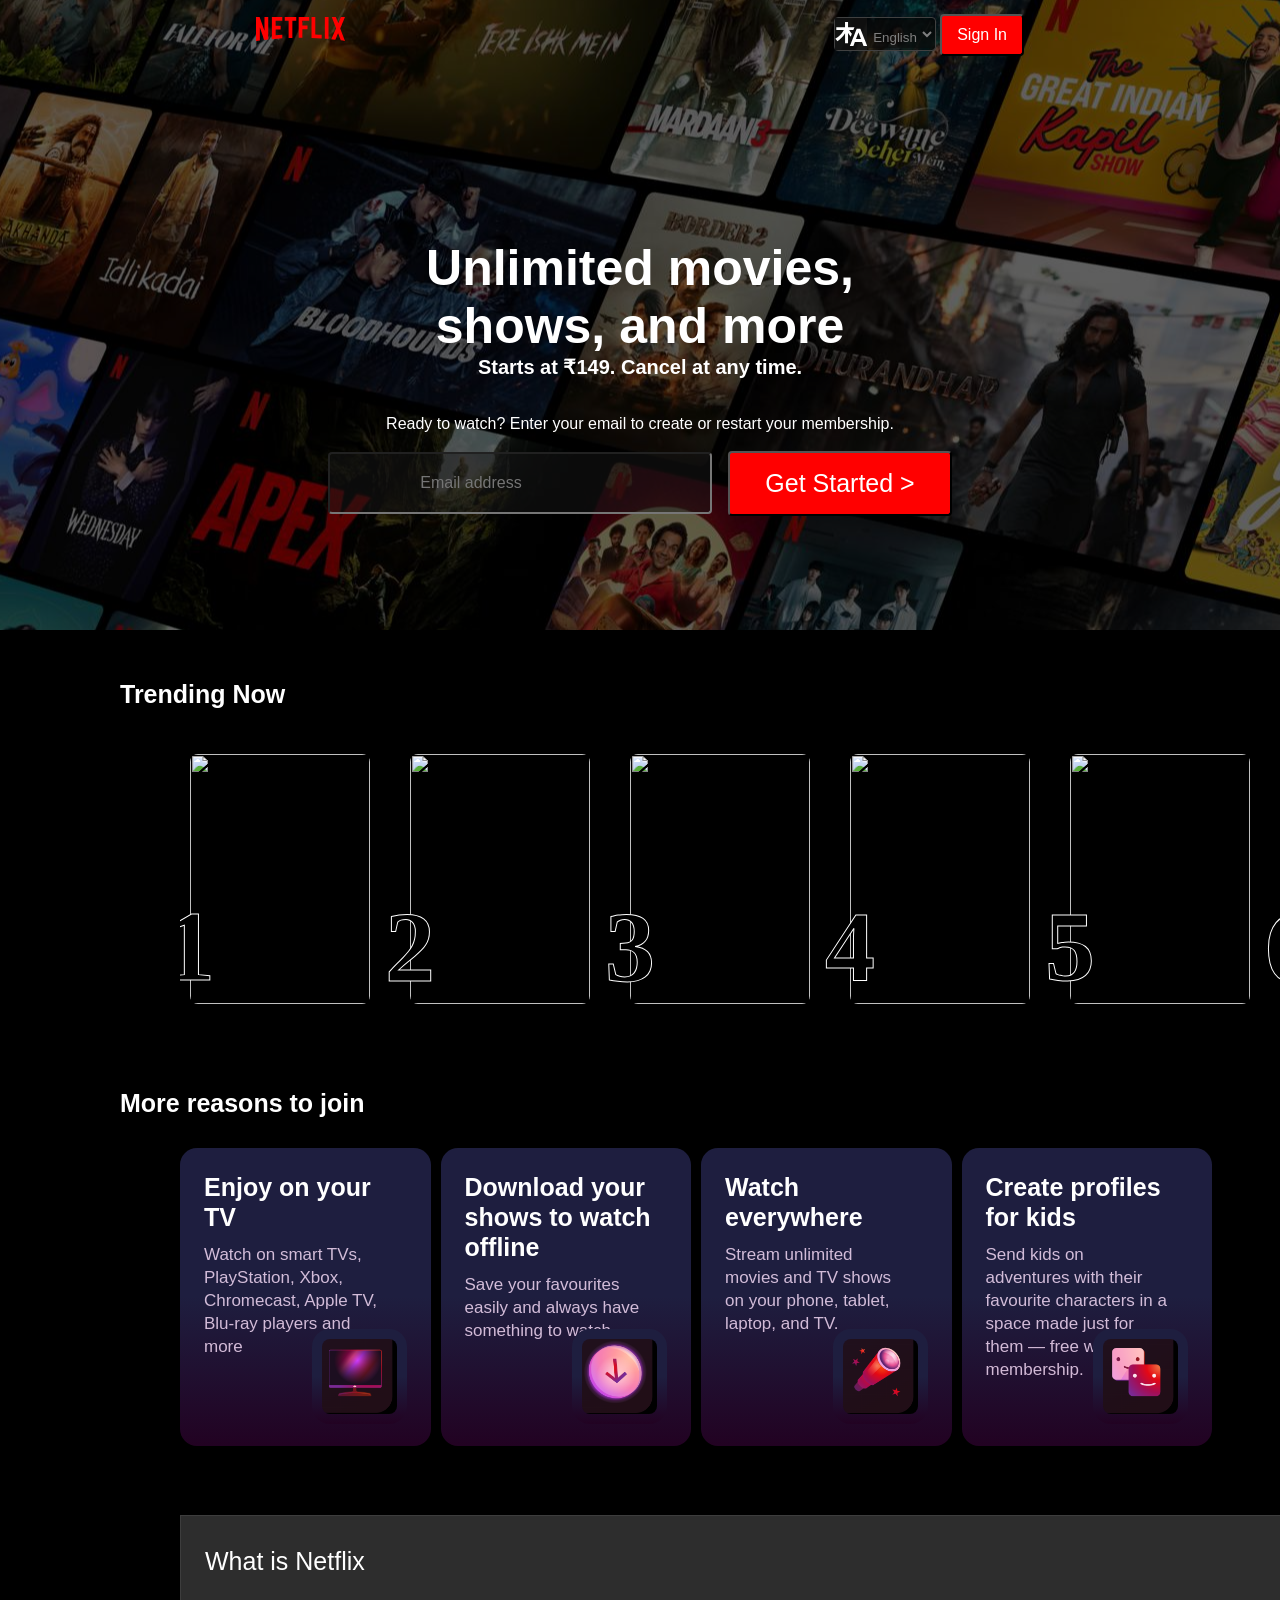
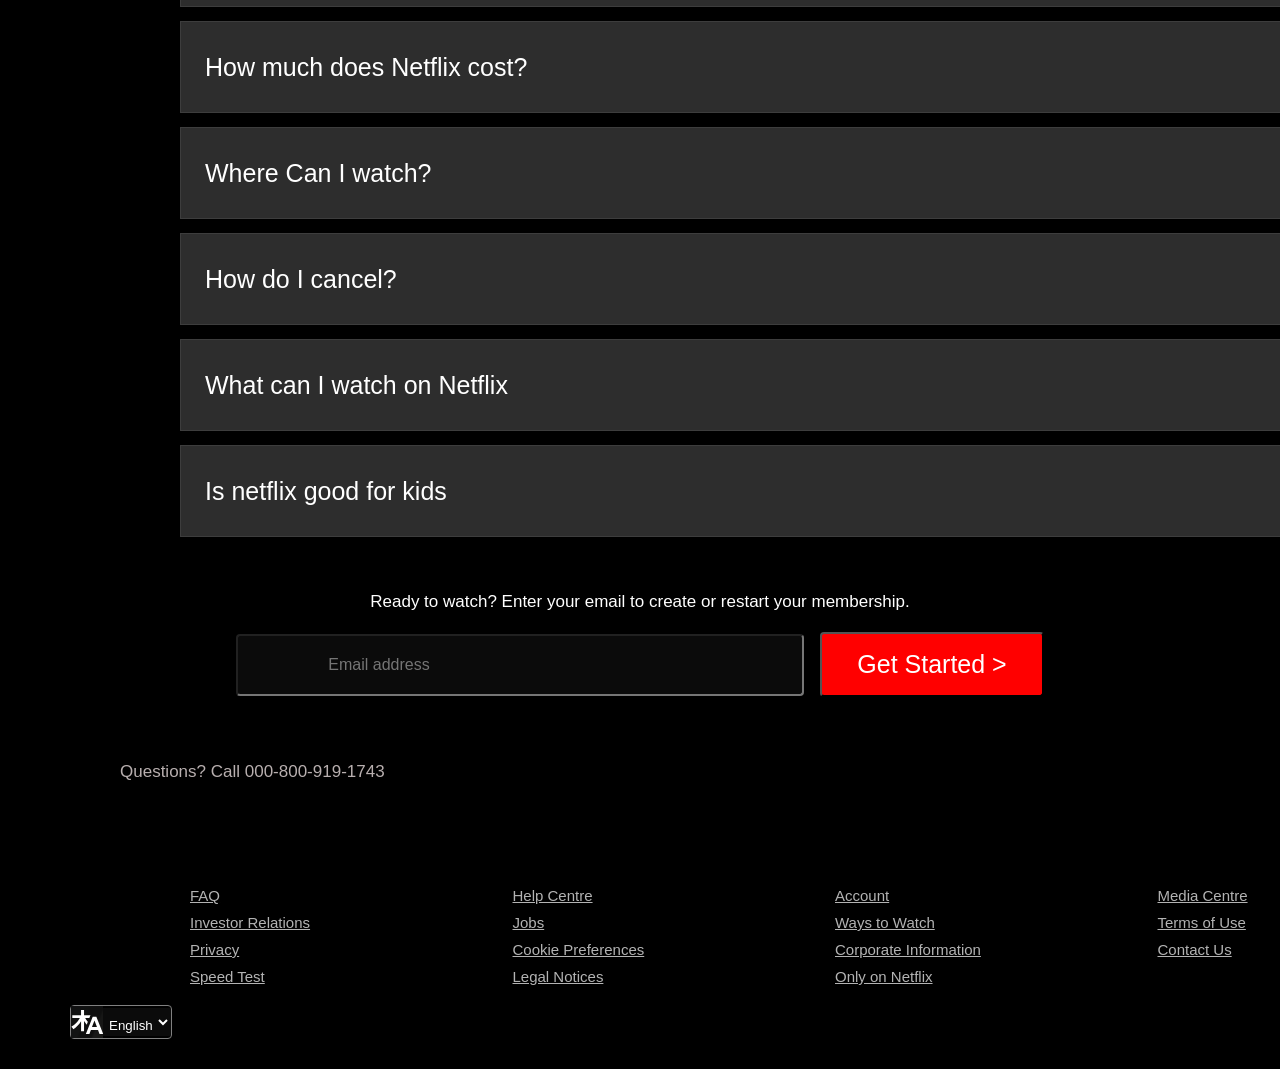
==== index.html @ 679cc28e "add files" ====
<!DOCTYPE html>
<html lang="en">

<head>
    <meta charset="UTF-8">
    <meta name="viewport" content="width=device-width, initial-scale=1.0">
    <title>Netflix India – Watch Shows Online, Watch Movies Online</title>
    <link rel="stylesheet" href="style.css">
</head>

<body>

    <div class="main">
        <nav>
            <span><img src="image/logo.svg" alt="logo" width="70"></span>


            <!-- laguage hindi english and sign in buttons -->
            <div>
                <div class="language-select">
                    <img src= "image/language.png" alt="" srcset="">
                    <select>
                        <option value="en">English</option>
                        <option value="hind">Hindi</option>
                    </select>
                </div>
                

                <!-- <button class="btn">English</button> -->
                <button class="btn btn-reds">Sign In</button>
            </div>
        </nav>
        <div class="box"></div>
        <div class="hero">
            <span>Unlimited movies, </span>
            <span>shows, and more</span>
            <span>Starts at ₹149. Cancel at any time.</span><br><br>
            <span>Ready to watch? Enter your email to create or restart your membership.</span>

            <br>
            <div class="hero-btn">
                <input type="text" placeholder="Email address">
                <button class="btn btn-red">Get Started &gt</button>
            </div>
        </div>


    </div>

    <!-- trending now section -->
    <div class="section-title">Trending Now</div>

    <div class="contain">

        <div class="slider">

            <div class="card">

                <img src="https://occ-0-4957-2186.1.nflxso.net/dnm/api/v6/mAcAr9TxZIVbINe88xb3Teg5_OA/AAAABYWfklg5D5btQoekHBjGHSFXDW_EezXrT97RnSaEwirkVnCt91QaQlcPWCxtfkSrW04hOcHguRrAMgyKTJzs2_PKkFkbs60DHC4.webp?r=05f"
                    alt="">


                <div class="num">1</div>
            </div>




            <div class="card">
                <img src="https://occ-0-4957-2186.1.nflxso.net/dnm/api/v6/mAcAr9TxZIVbINe88xb3Teg5_OA/AAAABUQuiGL7J98QLQ-I_nR0OFe8yLAQ9mQBVbBQJpnWE48QFvE9_BaZoz3fzrvnIjwA0Wh3JfcVeIFCbP7zZw2pFKyJg0ZzJrTBzyM.webp?r=dff"
                    alt="">
                <div class="num">2</div>
            </div>


            <div class="card">
                <img src="https://occ-0-4957-2186.1.nflxso.net/dnm/api/v6/mAcAr9TxZIVbINe88xb3Teg5_OA/AAAABft1u0JMwaqodhchPX3z1MZA2-TO0ffof_464qcBnQKUyHMTTAhJbgbrCgsF90bpyS32kD0BK1XkTCAlVkM2cjNAJF7lVQxut5L9jNP-P6IjncO2otKJLnJFCwG3mnTftqJI.webp?r=fb7"
                    alt="">
                <div class="num">3</div>
            </div>

            <div class="card">

                <img src="https://occ-0-4957-2186.1.nflxso.net/dnm/api/v6/mAcAr9TxZIVbINe88xb3Teg5_OA/AAAABSz2cw4icUVSEUYl88YZOA-3omepErekmOdyt5ywWsW-psmyYByB3Lv-DfawT-V2bMR4_e0yo9Ak71oIHXqQ3EXmWMFzC2Xo6763w7eW_ANBVsmdrNM7SyF4QeY78rNvuedV.webp?r=630"
                    alt="">
                <div class="num">4</div>
            </div>

            <div class="card">

                <img src="https://occ-0-4957-2186.1.nflxso.net/dnm/api/v6/mAcAr9TxZIVbINe88xb3Teg5_OA/AAAABdsRYPuJ3SfXTu-Xbwb1UJCed2lhIz2KWYo1r4MKrGgckGOSOne-r_GNB3QqhuvT6BisM1R5BU3W7vki4OsoXEbxSSp9-UMg_EM.webp?r=85b"
                    alt="">
                <div class="num">5</div>
            </div>

            <div class="card">

                <img src="https://occ-0-4957-2186.1.nflxso.net/dnm/api/v6/mAcAr9TxZIVbINe88xb3Teg5_OA/AAAABfJmLjuto3TVMzCy7rRe0e5PXe8yOqLe5FIDPIQCez8PqOqHDyuDMzEDqxc6UwZ1eFVM7HqlyA-Bvoxut-T731lUuZTdULP3qVyNXgaS4HCZAUd7yEcgeIP6T6UUza0i0Pkn.webp?r=cc6"
                    alt="">
                <div class="num">6</div>
            </div>

            <div class="card">

                <img src="https://occ-0-4957-2186.1.nflxso.net/dnm/api/v6/mAcAr9TxZIVbINe88xb3Teg5_OA/AAAABSULFJAQR805sHjn9FIkBx0_ep5mYdyG7BVzeywyqf4lEYNd79xeqJ3rJkwNm9EkXG38IqALQqo5Bl0J6DcXJO_EPUuxK--a_3w.webp?r=5a8"
                    alt="">
                <div class="num">7</div>
            </div>

            <div class="card">
                <img src="https://occ-0-4957-2186.1.nflxso.net/dnm/api/v6/mAcAr9TxZIVbINe88xb3Teg5_OA/AAAABZWjIeErMjddMmponXwSlIwZ8NLYUUvhNi9qKjggpAhQlREfPzSGMXZmOyyNosgDBg9RzEI9_cTmCF4QEaFWxOG0drrXWZ6_Jl7b1TUxfiondR_vDEnuUVshwVnXpB59FPtp.webp?r=7e7"
                    alt="">
                <div class="num">8</div>
            </div>

            <div class="card">
                <img src="https://occ-0-4957-2186.1.nflxso.net/dnm/api/v6/mAcAr9TxZIVbINe88xb3Teg5_OA/AAAABdl-bcARA4MwFicuwTBqyai1EFT2RS3lh6zvzcmrsTZ8os6ousooDxbJ43rEUbaXplOMT5NQl-g7Sw1dD_Y746yfy2NjScZitONSS3T7yOdodOM6AC1JjwwlsQFeSly7kdrt.webp?r=eaa"
                    alt="">
                <div class="num">9</div>
            </div>

            <div class="card">


                <img src="https://occ-0-4957-2186.1.nflxso.net/dnm/api/v6/mAcAr9TxZIVbINe88xb3Teg5_OA/AAAABTsKGvW3mSYlEFz-GOjszMq50TSVxf7fkB-zquaorA7PIi87Nnm7CGLsskgx_swILYbSw6K-OHORqbwzbBdNukdj-TVxFsNPUpw.webp?r=6e3"
                    alt="">
                <div class="num">10</div>
            </div>

        </div>
    </div>



    <div class="section-title">More reasons to join</div>



    <div class="othersec">

        <div class="boxer cont1">
            <h2>Enjoy on your TV </h2>

            <p>Watch on smart TVs, PlayStation, Xbox, Chromecast, Apple TV, Blu-ray players and more </p>
            <img class="smallimg" src="image/pc.png" alt="" srcset="" width="75px" height="75px">
        </div>


        <div class="boxer">
            <h2>Download your shows to watch offline</h2>

            <p>Save your favourites easily and always have something to watch.</p>
            <img class="smallimg" src="image/download.png" alt="" srcset="" width="75px" height="75px">


        </div>





        <div class="boxer">
            <h2>Watch everywhere </h2>

            <p>Stream unlimited movies and TV shows on your phone, tablet, laptop, and TV.</p>
            <img class="smallimg" src="image/popper.png" alt="" srcset="" width="75px" height="75px">


        </div>


        <div class="boxer">
            <h2>Create profiles for kids </h2>

            <p>Send kids on adventures with their favourite characters in a space made just for them —
                free with your membership.</p>
            <img class="smallimg" src="image/smile.png" alt="" srcset="" width="75px" height="75px">

        </div>

    </div>


    <!-- question section -->
    <h1>Frequently Asked Questions</h1>
    <div class="boxes">

        <div class=" box1">
            <div class="letter">What is Netflix</div>
            <img src="image/plus.png" alt="" srcset="" width="35px" height="35px">
        </div>

        <div class=" box2">
            <div class="letter">How much does Netflix cost?</div>
            <img src="image/plus.png" alt="" srcset="" width="35px" height="35px">
        </div>

        <div class=" box3">
            <div class="letter">Where Can I watch?</div>
            <img src="image/plus.png" alt="" srcset="" width="35px" height="35px">
        </div>

        <div class=" box4">
            <div class="letter">How do I cancel?</div>
            <img src="image/plus.png" alt="" srcset="" width="35px" height="35px">
        </div>

        <div class=" box5">
            <div class="letter">What can I watch on Netflix</div>
            <img src="image/plus.png" alt="" srcset="" width="35px" height="35px">
        </div>
        <div class=" box6">
            <div class="letter">Is netflix good for kids</div>
            <img src="image/plus.png" alt="" srcset="" width="35px" height="35px">
        </div>



    </div>



    <div class="small">
        <div class="content">Ready to watch? Enter your email to create or restart your membership.</div>


    </div>




    <div class="other-btn">
        <input type="text" placeholder="Email address">
        <button class="btn btn-red">Get Started &gt</button>

    </div>


    <div class="bottomc">
        <p>Questions? Call 000-800-919-1743</p>
    </div>






    <footer class="footer">

        <div class="footer-column">
            <a href="#">FAQ</a>
            <a href="#">Investor Relations</a>
            <a href="#">Privacy</a>
            <a href="#">Speed Test</a>
        </div>

        <div class="footer-column">
            <a href="#">Help Centre</a>
            <a href="#">Jobs</a>
            <a href="#">Cookie Preferences</a>
            <a href="#">Legal Notices</a>
        </div>
        <div class="footer-column">
            <a href="#">Account</a>
            <a href="#">Ways to Watch</a>
            <a href="#">Corporate Information</a>
            <a href="#">Only on Netflix</a>
        </div>

        <div class="footer-column">
            <a href="#">Media Centre</a>
            <a href="#">Terms of Use</a>
            <a href="#">Contact Us</a>
        </div>



        <div class="language-select">
                    <img src= "image/language.png" alt="" srcset="">
                    <select>
                        <option value="en">English</option>
                        <option value="hind">Hindi</option>
                    </select>
                    <div>
    </footer>

    </div>




</body>

</html>
---- style.css ----
@import url('https://fonts.googleapis.com/css2?family=Roboto:ital,wght@0,100..900;1,100..900&display=swap');

@import url('https://fonts.googleapis.com/css2?family=Poppins:ital,wght@0,100;0,200;0,300;0,400;0,500;0,600;0,700;0,800;0,900;1,100;1,200;1,300;1,400;1,500;1,600;1,700;1,800;1,900&family=Roboto:ital,wght@0,100..900;1,100..900&display=swap');


* {
    margin: 0;
    padding: 0;
}
body{
     overflow-x: hidden; 
    background-color: black;
}

.main {
    height: 70vh;
    background-image: url("image/bg.jpg");
    background-position: center center;
    background-size: max(1200px 800vw);
    position: relative;


}

.main .box {
    height: 70vh;
    width: 100%;
    opacity: 0.50;
    background-color: black;
    position: absolute;
    top: 0;
}

nav {
    display: flex;
    justify-content: space-between;
    align-items: center;
    margin: auto;
    max-width: 60vw;
    height: 62px;


}

nav img {
    position: relative;
    width: 5.5625rem;
    /* height: 1.5rem; */
    z-index: 10;
}

nav button {
    position: relative;
    z-index: 10;
    /*pop up*/
}

.hero {
    display: flex;
    height: calc(100%);
    align-items: center;
    justify-content: center;
    flex-direction: column;
    color: white;
    position: relative;
    font-family: sans-serif;
    padding: 0 30px;


}

.hero> :nth-child(1) {
    /* >immediate child */
    font-weight: 900;
    font-size: 50px;
    text-align: center;
}

.hero>:nth-child(2) {
    font-weight: 900;
    font-size: 50px;
    text-align: center;
}

.hero>:nth-child(3) {
    font-size: 20px;
    font-weight: bolder;
    text-align: center;

}
.language-select{
    position: relative;
    display: inline-flex;
    align-items: center;
    justify-content:center;
    background-color:rgba(0, 0, 0, 0.5);
    border-radius: 4px;
    border: 1px solid gray;
    border-radius: 4px;
    width: 100px;
    top:10px;

}
select{
    background-color:rgba(23, 23, 23, 0.5);
    color: white;
    border: 0px solid white;
    padding:9px 2px 2px 2px;
}
.language-select select option{
    background-color: black;
    color:white;
}

.btn {

    background-color: rgba(23, 23, 23, 0.5);
    color: white;
    padding: 8px 40px;
    font-weight: 400;
    border-radius: 4px;
    cursor: pointer;
    font-family: ('Poppins ital,wght@0,100;0,200;0,300;0,400;0,500;0,600;0,700;0,800;0,900;1,100;1,200;1,300;1,400;1,500;1,600;1,700;1,800;1,900&');
    font-size: medium;
    ;


}

.btn-red {
    background-color: red;
    color: white;
    border-radius: 4px;
    padding: 16px 35px;
    font-size: 25px;
    font-weight: 500;
    border-radius: 4px;
    font-family: 'Segoe UI', Tahoma, Geneva, Verdana, sans-serif;

}

.btn-reds {
    background-color: red;
    color: white;
    border-radius: 4px;
    padding: 10px 15px;
    font-weight: 400;
    font-size: medium;
    font-family: ('Poppins ital,wght@0,100;0,200;0,300;0,400;0,500;0,600;0,700;0,800;0,900;1,100;1,200;1,300;1,400;1,500;1,600;1,700;1,800;1,900&');



}

.main input {
    padding: 20px 90px;
    font-size: medium;
    border-radius: 4px;
    font-weight: 500;
    background-color: rgba(23, 23, 23, 0.5);

}

.hero-btn {
    display: flex;
    align-items: center;
    justify-content: center;
    gap: 16px;

}

section {
    width: 100%;
    background-color: black;
    height: 400px;
    margin: 0;
    padding: 0;
    padding-bottom: 600px;
    white-space: nowrap;
}
 

    
    

    


.contain {
    background-color:black;
    height: 300px;
    max-width: 1200px;
    width: 90%;
    margin: 30px 0 0 180px;
}




.section-title {
    margin-bottom:15px;
    font-size: 25px;
    color: white;
    font-weight: 600;
     font-family: Arial, Helvetica, sans-serif;
    margin-top:50px;
    margin-left: 120px;




}



.slider {
    display: flex;
    gap: 20px;
    overflow-x:auto;
    scroll-snap-type:x-mandatory;
    scrollbar-width:none;
    
    
}

.slider::-webkit-scrollbar {
    display: none;
}
.card{
    position: relative;
    flex: 0 0 auto;
    height:250px;
    width:180px;
    scroll-snap-align: start;
    border-radius: 8px;
    padding:15px 10px;
    transition: transform 0.3s ease, box-shadow ease;
    
}



 .num{
     position: absolute;
    bottom: 15px;
    left: -15px; 
    -webkit-text-stroke: 1px white;
    color:black;
    font-size: 100px;
    font-weight:bold;
}  

.card img {
    width:100%;
    height:100%;
    object-fit: cover;
    display: block;
    border-radius: 8px;


}
.card:hover{
    transform: scale(1.1);
    
    z-index: 10;
    box-shadow:0px 10px 20px rgba(255, 255, 255, 0.2);
}

 


    

.othersec{
    display:flex;
    gap:10px;
    height: 300px;
    width: 90vw;
     margin: 30px 0 0 60px;
}

.boxer {
    background: linear-gradient(180deg,#1e1e3f 50%,#220222 100%);
    padding: 24px;
    position: relative;
    flex-direction: column;
    display: flex;
    justify-content: flex-start;
    height: 250px;
    width:40vw;
    gap: 12px;
    border-radius: 17px;
    align-items: flex-start;
    
}


 .boxer .smallimg{
    position: absolute;
    right: 24px;
    bottom: 22px;
    display: block;
    width: 75px;
    height: 75px;
    padding: 10px;
    background: inherit;
    border-radius: 18px;
    object-fit: contain;
}



.boxer h2 {
    font-size: 25px;
    font-family: Arial, Helvetica, sans-serif;
    color: white;
    display: block;
    margin: 0;
    padding: 0;
    font-weight: 600;
    line-height: 1.2;
    max-width: 100%;

}

.boxer p{
    
    font-family: Arial, Helvetica, sans-serif;
    color: rgba(256, 228, 350, 0.80);
    margin: 0;
    font-size: 17px;
    line-height: 1.35;
    padding-right: 20px;
} 
.boxer.cont1{
    margin-left:120px;
}


 




.boxes {
    width: 100%;
    max-width: 980px;
    margin: auto;
    display: flex;
    flex-direction: column;
    gap: 14px;
     margin: 30px 0 0 180px;
}

.box1,
.box2,
.box3,
.box4,
.box5,
.box6 {
    width: 123%;
    height: 90px;
    margin: 0;
    background-color:#2d2d2d;
    display: flex;
    justify-content: space-between;
    align-items: center;
    padding: 0 24px;
    
    border: 1px solid rgba(255, 255, 255, 0.08);
}

.box1 img,
.box2 img,
.box3 img,
.box4 img,
.box5 img,
.box6 img {
    margin-left: auto;
}

.letter {
    color: white;
    font-size: 25px;
    font-family: Arial, Helvetica, sans-serif;
    line-height: 1.2;
}


.content{
     text-align:center;
    color: rgb(255, 255, 255);
    font-family: Arial, Helvetica, sans-serif;
    font-size:17px;
    padding-top:55px;
    font-weight: 400;
    padding-bottom: 20px;
    
}
.other-btn{
    display: flex;
    align-items: center;
    justify-content: center;
    gap: 16px;

}

.other-btn input{
    padding: 20px 90px;
    font-size: medium;
    border-radius: 4px;
    font-weight: 500;
    background-color: rgba(23, 23, 23, 0.5);
    width:30%;

    
    

}

p{
    margin:65px;
    margin-left:120px;
    color:rgb(184, 175, 175);
    font-family: Arial, Helvetica, sans-serif;
    font-size:17px;
}



.footer{
    width: 100%;
    padding: 40px 70px;
    font-family: Arial, Helvetica, sans-serif;
    display: grid;
    grid-template-columns: repeat(4, 1fr);
     
    gap: 10px;
}

.footer-column{
    display: flex;
    flex-direction: column;
    gap: 10px;
    padding-left:120px;
}

.footer-column a{
    color: #b3b3b3;
    font-size: 15px;
}

.footer-column a:hover{
    color: white;
}

.butt{
    background-color: rgba(23, 23, 23, 0.5);
    color: white;
    padding: 8px 7px;
    font-weight: 400;
    border-radius: 4px;
    cursor: pointer;
    width: 120px;
    margin-left: 120px;
    margin:50px;
   
    
}
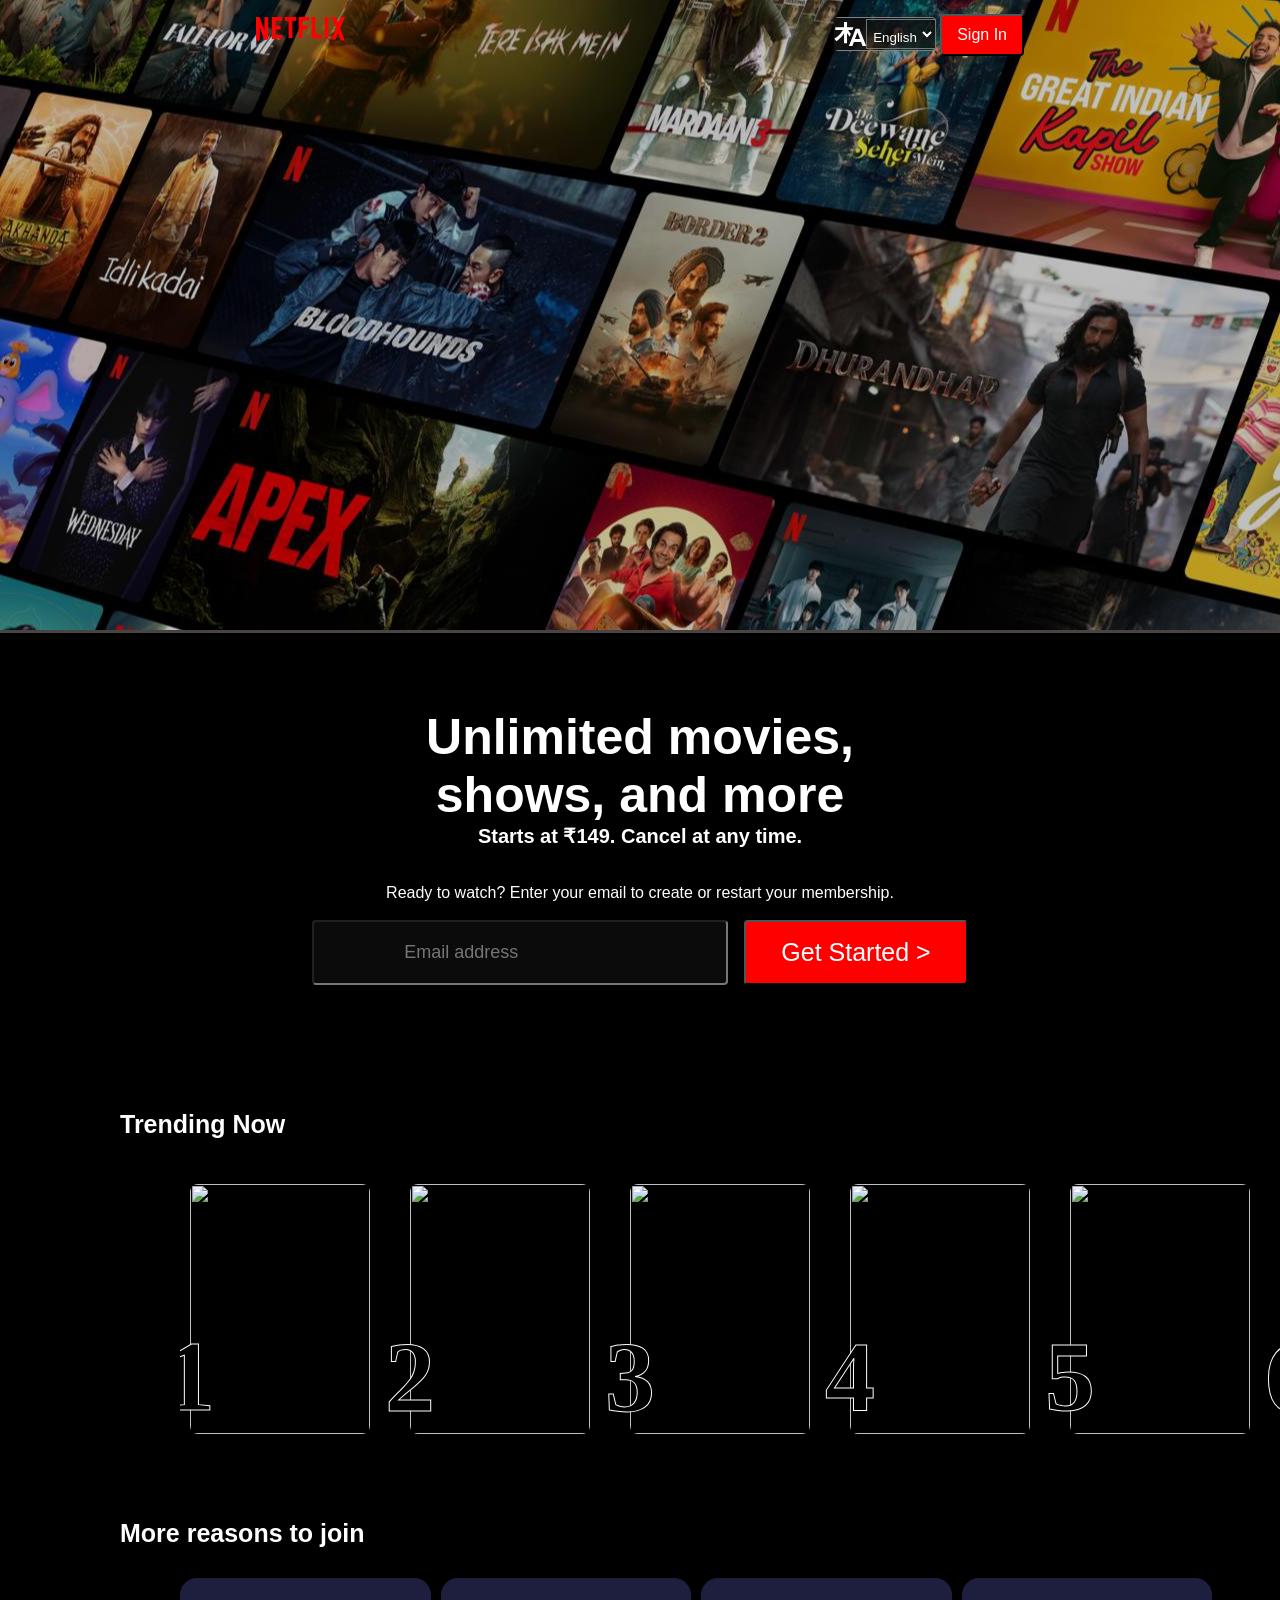
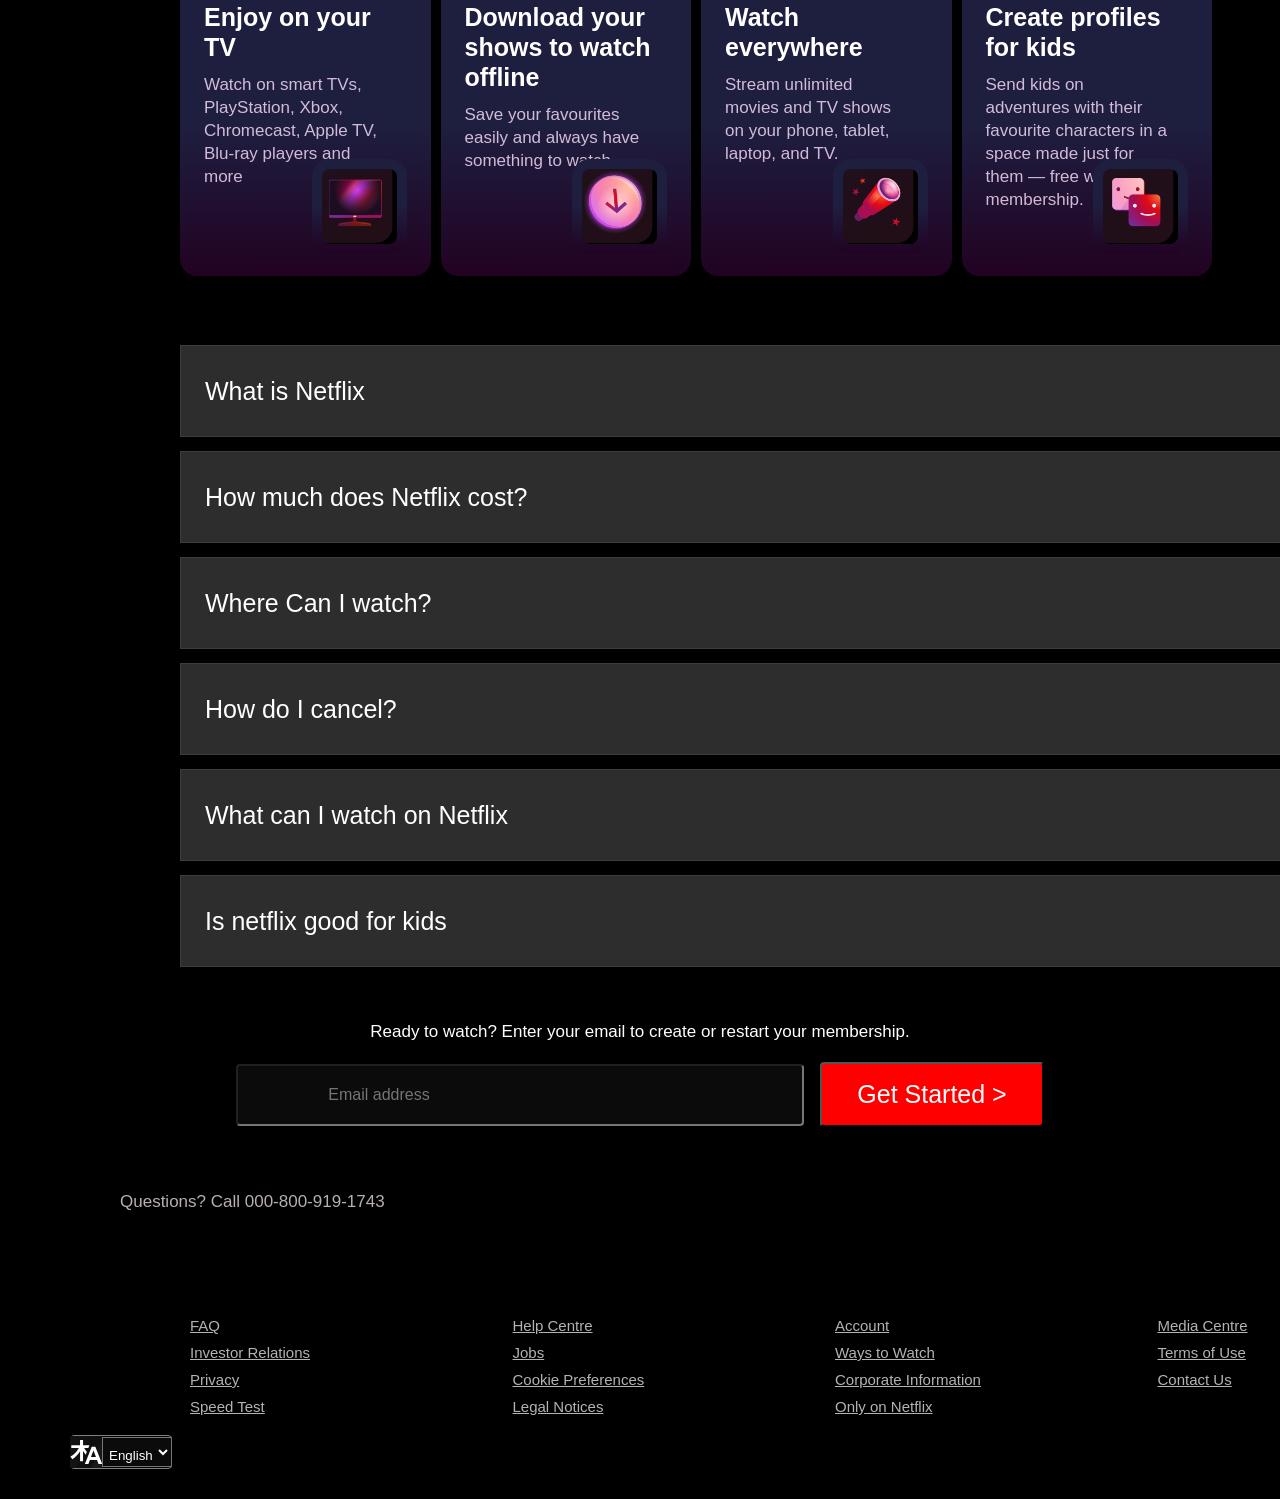
==== commit 24b1eacc: "add index and css file" ====
--- a/index.html
+++ b/index.html
@@ -9,6 +9,7 @@
 </head>
 
 <body>
+    
 
     <div class="main">
         <nav>
@@ -27,10 +28,17 @@
                 
 
                 <!-- <button class="btn">English</button> -->
-                <button class="btn btn-reds">Sign In</button>
-            </div>
+                <button class="btn btn-reds" onclick="window.location.href='Login.html'">Sign In</button>
+        
         </nav>
-        <div class="box"></div>
+        </div>
+       <div class="line">
+        
+       </div>
+            
+
+        
+        
         <div class="hero">
             <span>Unlimited movies, </span>
             <span>shows, and more</span>
@@ -39,8 +47,8 @@
 
             <br>
             <div class="hero-btn">
-                <input type="text" placeholder="Email address">
-                <button class="btn btn-red">Get Started &gt</button>
+                <input type="text" id="email" placeholder="Email address">
+                <button class="btn btn-red" id="get-started">Get Started &gt</button>
             </div>
         </div>
 
@@ -128,6 +136,29 @@
             </div>
 
         </div>
+        <!-- POPUP -->
+
+<div class="popup" id="popup">
+
+    <div class="popup-content">
+
+        <span id="close-btn">&times;</span>
+
+        <img id="popup-img" src="" alt="popup image">
+
+        <div class="popup-info">
+
+            <h1 id="popup-title"></h1>
+
+            <p id="popup-desc"></p>
+
+            <button>Get Started ></button>
+
+        </div>
+
+    </div>
+
+</div>
     </div>
 
 
@@ -288,6 +319,7 @@
 
 
 
+<script src="script.js"></script>
 
 </body>
 
--- a/style.css
+++ b/style.css
@@ -54,6 +54,10 @@
     z-index: 10;
     /*pop up*/
 }
+.line{
+    background-color: rgb(73, 67, 67);
+    height:3px;
+}
 
 .hero {
     display: flex;
@@ -64,7 +68,8 @@
     color: white;
     position: relative;
     font-family: sans-serif;
-    padding: 0 30px;
+    padding: 75px 30px;
+    
 
 
 }
@@ -104,7 +109,7 @@
 select{
     background-color:rgba(23, 23, 23, 0.5);
     color: white;
-    border: 0px solid white;
+    /* border: 0px solid black; */
     padding:9px 2px 2px 2px;
 }
 .language-select select option{
@@ -152,12 +157,13 @@
 
 }
 
-.main input {
+#email {
     padding: 20px 90px;
-    font-size: medium;
+    font-size: large;
     border-radius: 4px;
     font-weight: 500;
     background-color: rgba(23, 23, 23, 0.5);
+    color:white;
 
 }
 
@@ -469,12 +475,88 @@
 }
 
 
+
+.popup{
+    position: fixed;
+    top: 0;
+    left: 0;
+
+    width: 100%;
+    height: 100vh;
+
+    background: rgba(0,0,0,0.8);
+
+    display: none;
+
+    justify-content: center;
+    align-items: center;
+
+    z-index: 1000;
+}
+
+.popup-content{
+    width: 80%;
+    max-width: 900px;
+
+    background: #111;
+
+    border-radius: 10px;
+
+    overflow: hidden;
+
+    position: relative;
+}
+
+.popup-content img{
+    width: 100%;
+    height: 500px;
+    object-fit: cover;
+}
+
+.popup-info{
+    padding: 20px;
+    color: white;
+}
+
+.popup-info h1{
+    margin-bottom: 15px;
+}
+
+.popup-info p{
+    margin-bottom: 20px;
+    line-height: 1.5;
+}
+
+.popup-info button{
+    padding: 12px 25px;
+    background: red;
+    color: white;
+    border: none;
+    border-radius: 5px;
+    cursor: pointer;
+}
+
+#close-btn{
+    position: absolute;
+    top: 10px;
+    right: 20px;
+
+    font-size: 40px;
+    color: white;
+    cursor: pointer;
+}
+
+
+
+
+
+
  
 
 
 
 
-
-
-
-
+ 
+
+
+
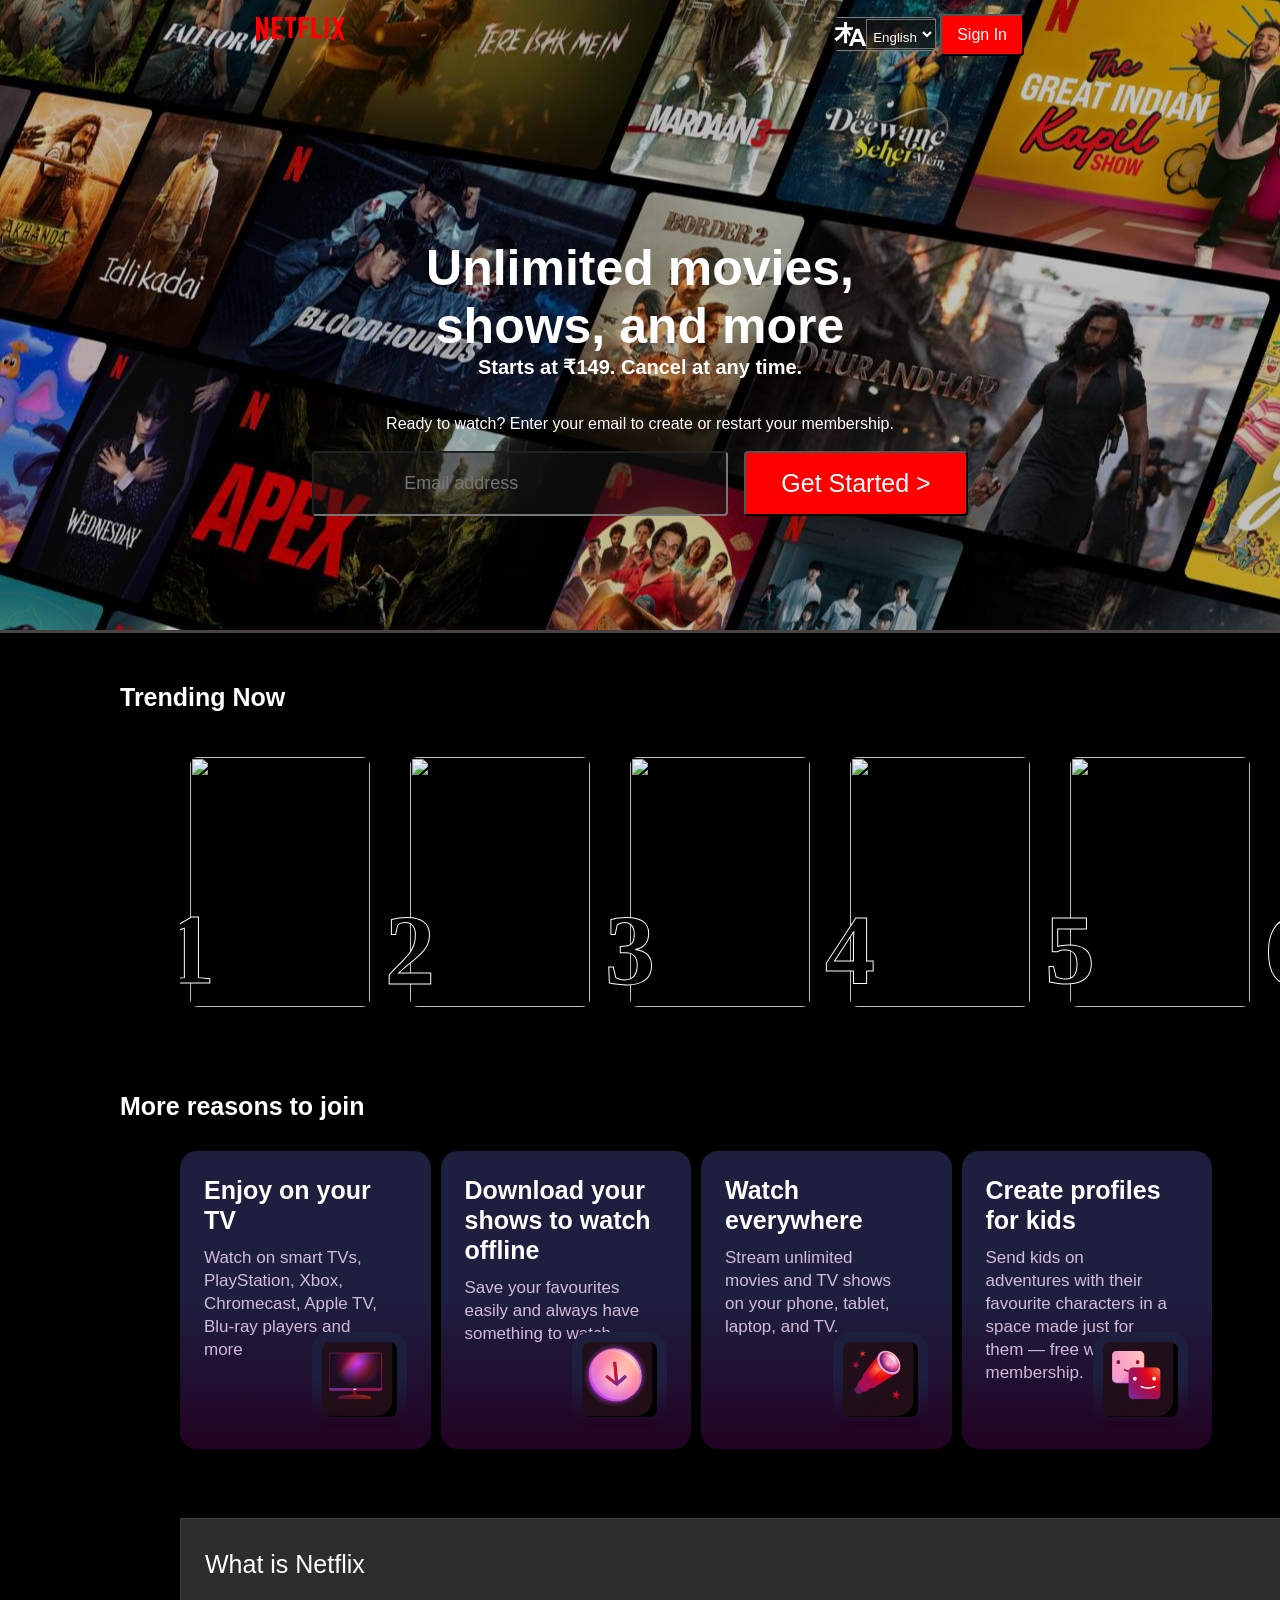
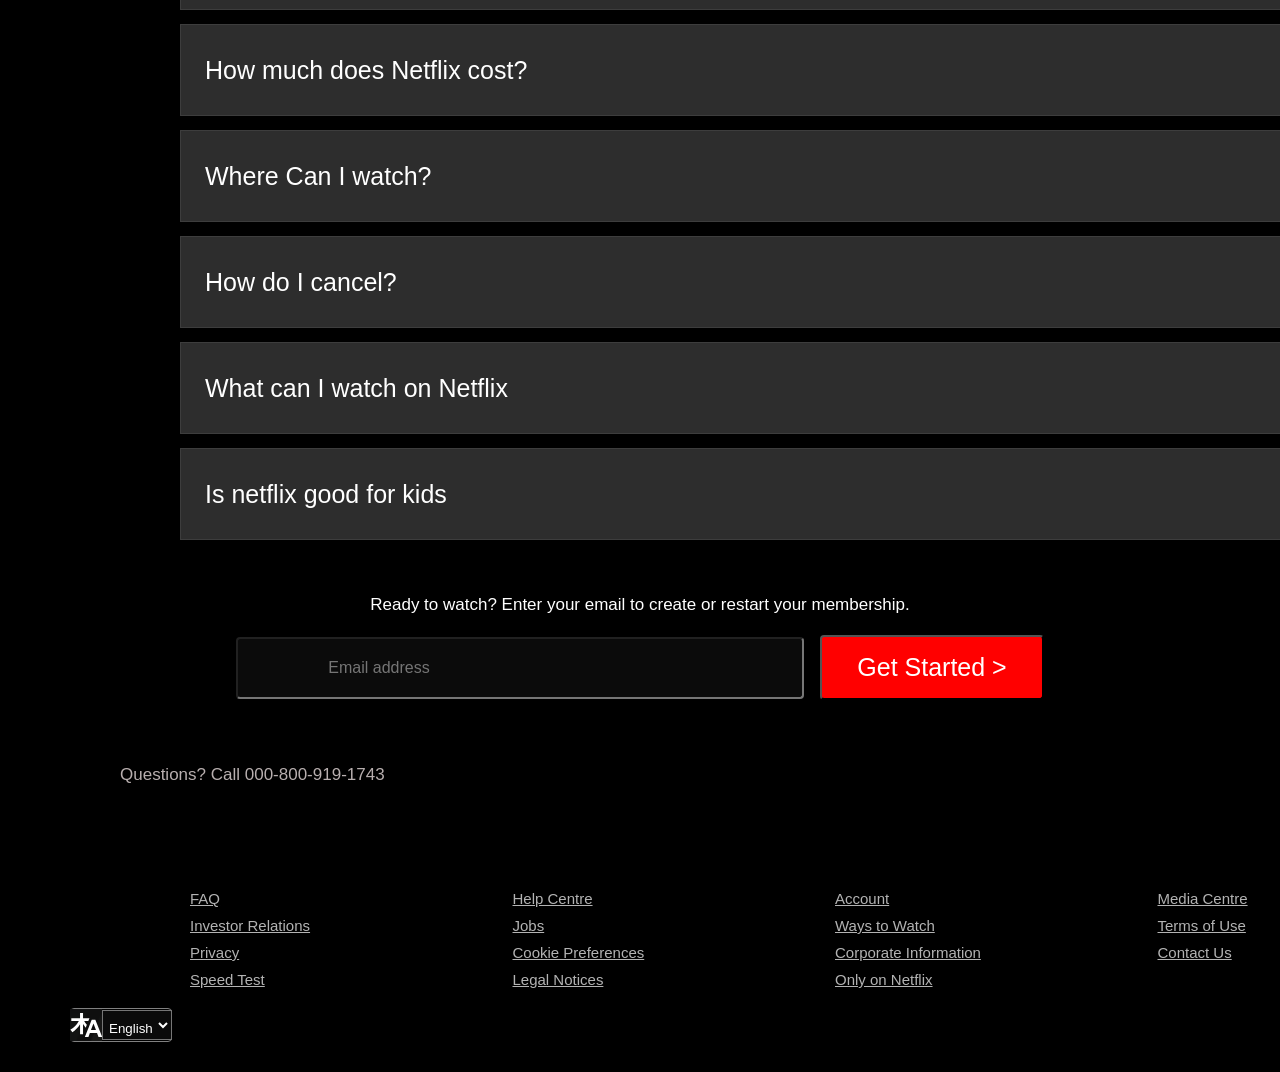
==== commit 803c7666: "add html css files" ====
--- a/index.html
+++ b/index.html
@@ -31,10 +31,8 @@
                 <button class="btn btn-reds" onclick="window.location.href='Login.html'">Sign In</button>
         
         </nav>
-        </div>
-       <div class="line">
-        
-       </div>
+        
+      
             
 
         
@@ -51,9 +49,13 @@
                 <button class="btn btn-red" id="get-started">Get Started &gt</button>
             </div>
         </div>
-
-
-    </div>
+        </div>
+
+
+    </div>
+     <div class="line">
+        
+       </div>
 
     <!-- trending now section -->
     <div class="section-title">Trending Now</div>
--- a/style.css
+++ b/style.css
@@ -68,7 +68,7 @@
     color: white;
     position: relative;
     font-family: sans-serif;
-    padding: 75px 30px;
+    padding: 0px 30px;
     
 
 
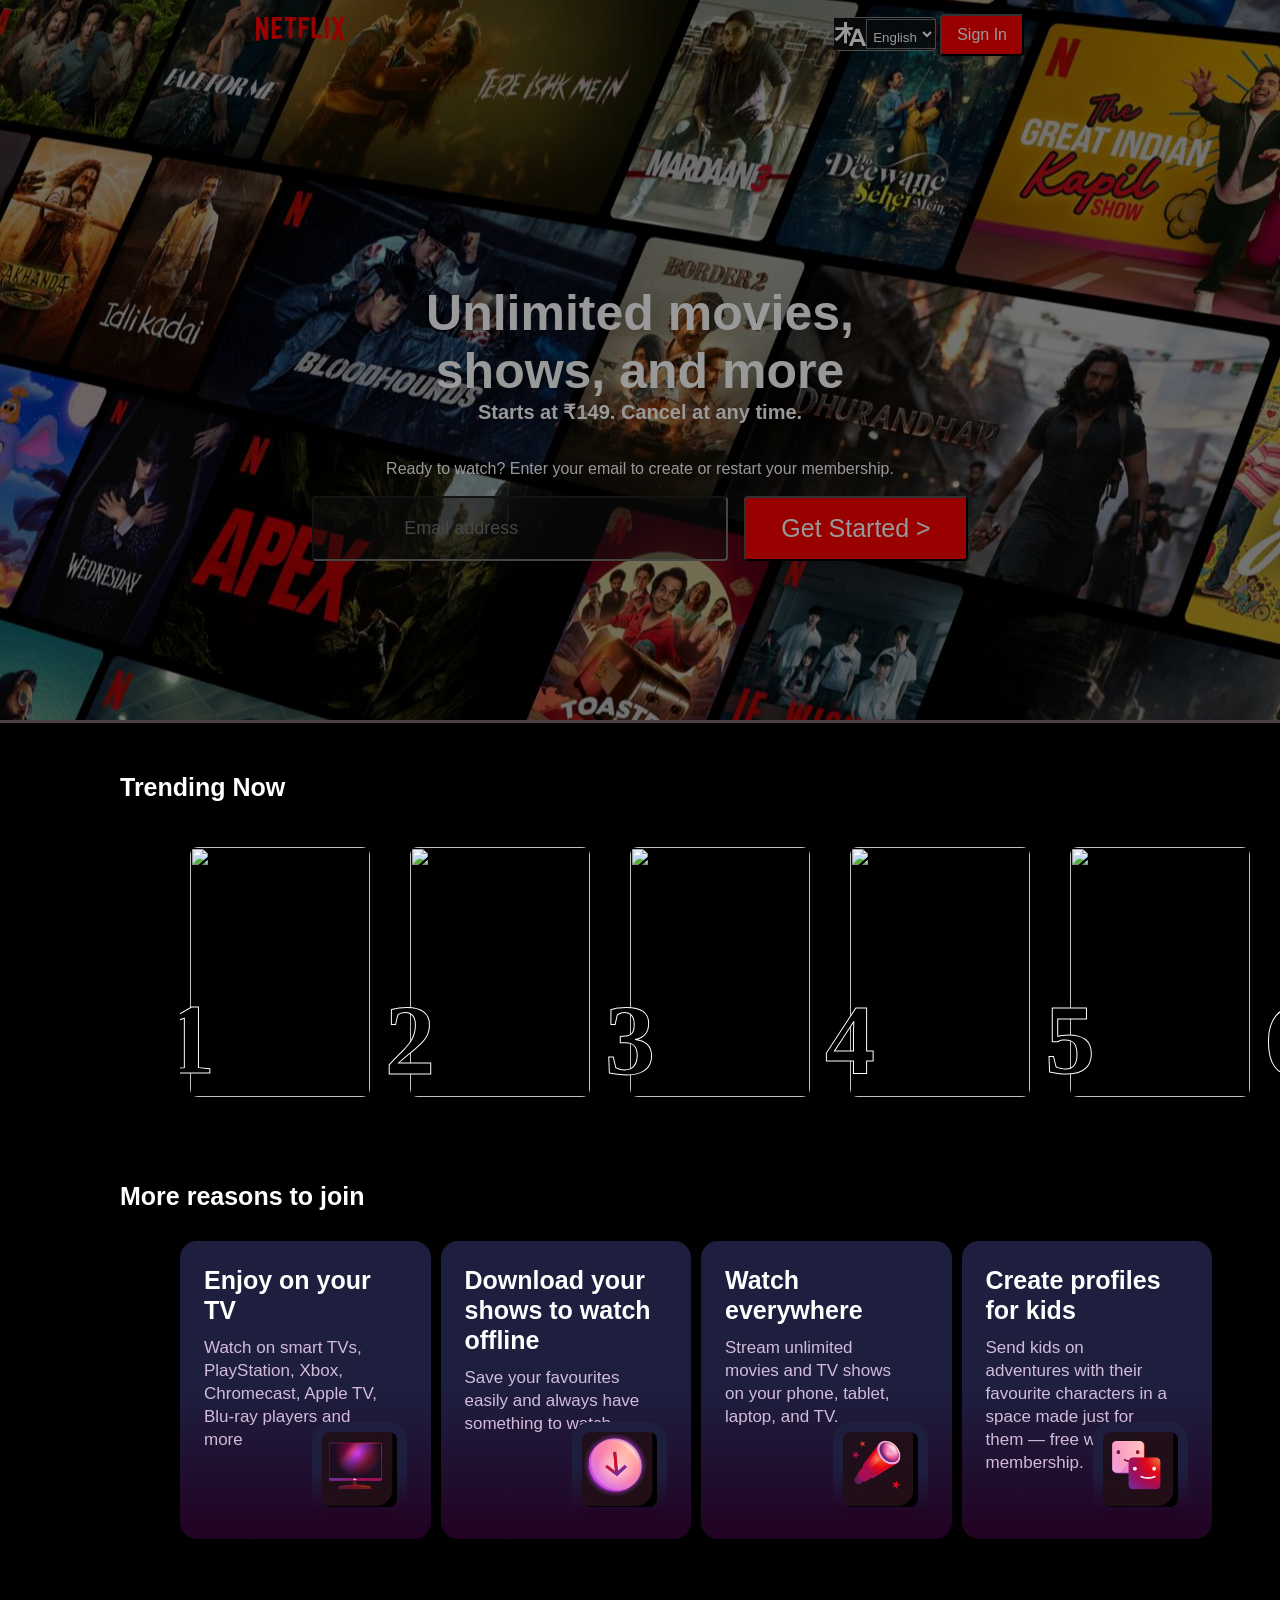
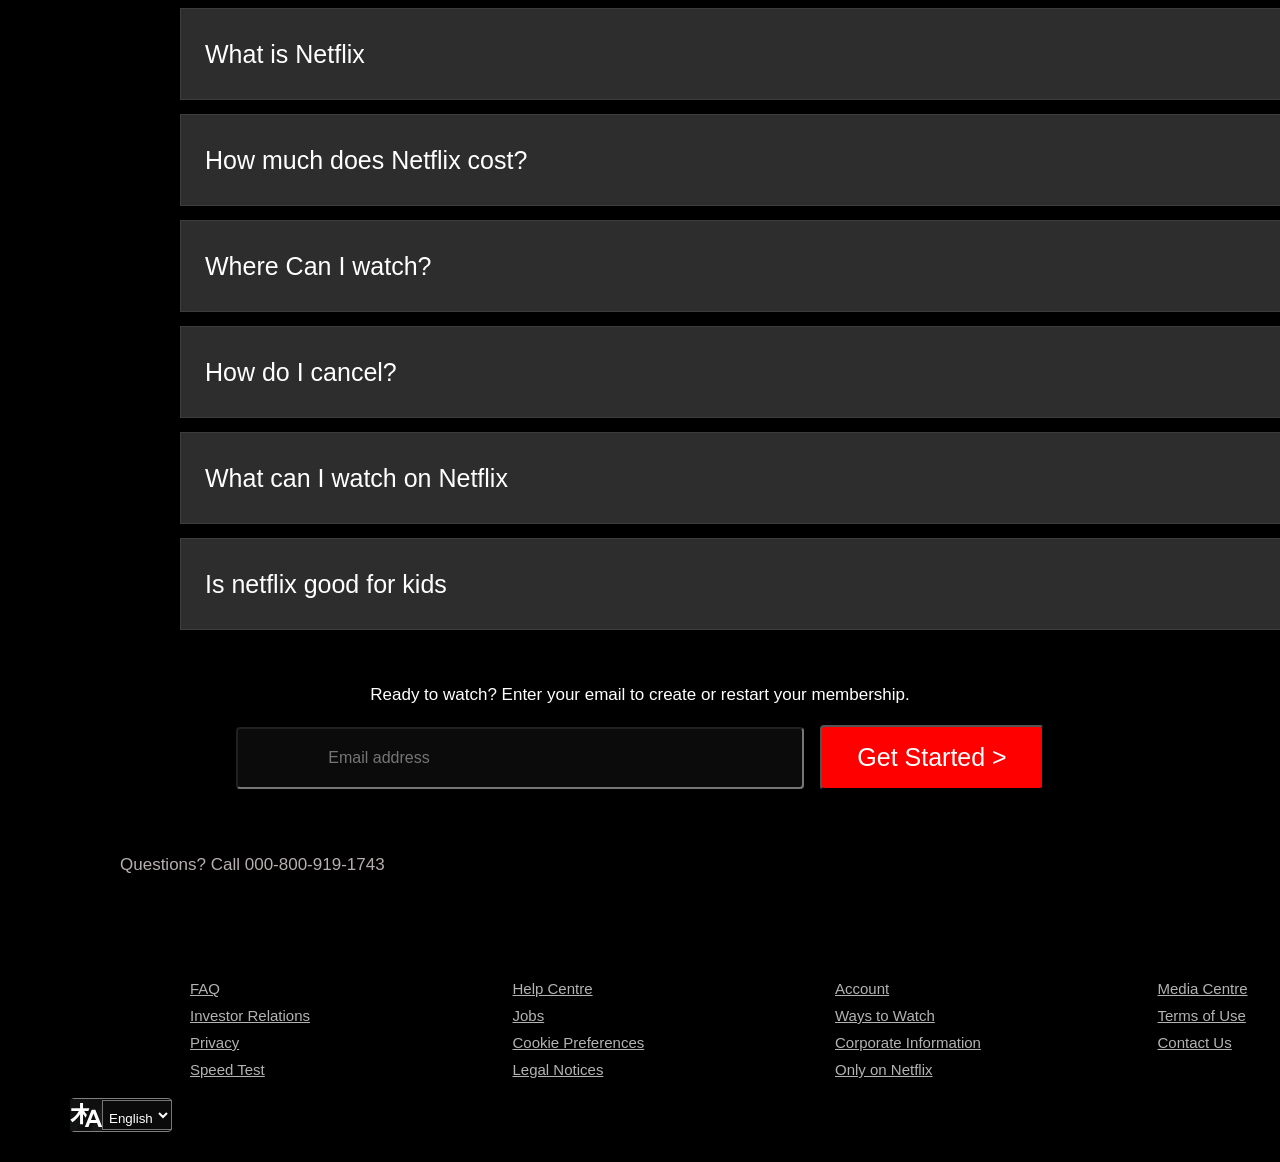
==== commit cfce55d6: "minor change" ====
--- a/index.html
+++ b/index.html
@@ -32,6 +32,7 @@
         
         </nav>
         
+        
       
             
 
@@ -53,6 +54,7 @@
 
 
     </div>
+    
      <div class="line">
         
        </div>
@@ -323,6 +325,7 @@
 
 <script src="script.js"></script>
 
+
 </body>
 
 </html>
--- a/style.css
+++ b/style.css
@@ -7,14 +7,17 @@
     margin: 0;
     padding: 0;
 }
-body{
-     overflow-x: hidden; 
+
+body {
+    overflow-x: hidden;
     background-color: black;
 }
 
 .main {
-    height: 70vh;
+    
+    height:720px;
     background-image: url("image/bg.jpg");
+    opacity: 0.6;
     background-position: center center;
     background-size: max(1200px 800vw);
     position: relative;
@@ -25,7 +28,7 @@
 .main .box {
     height: 70vh;
     width: 100%;
-    opacity: 0.50;
+    opacity: 0.9;
     background-color: black;
     position: absolute;
     top: 0;
@@ -54,9 +57,10 @@
     z-index: 10;
     /*pop up*/
 }
-.line{
+
+.line {
     background-color: rgb(73, 67, 67);
-    height:3px;
+    height: 3px;
 }
 
 .hero {
@@ -69,7 +73,7 @@
     position: relative;
     font-family: sans-serif;
     padding: 0px 30px;
-    
+
 
 
 }
@@ -93,28 +97,31 @@
     text-align: center;
 
 }
-.language-select{
+
+.language-select {
     position: relative;
     display: inline-flex;
     align-items: center;
-    justify-content:center;
-    background-color:rgba(0, 0, 0, 0.5);
+    justify-content: center;
+    background-color: rgba(0, 0, 0, 0.5);
     border-radius: 4px;
     border: 1px solid gray;
     border-radius: 4px;
     width: 100px;
-    top:10px;
-
-}
-select{
-    background-color:rgba(23, 23, 23, 0.5);
+    top: 10px;
+
+}
+
+select {
+    background-color: rgba(23, 23, 23, 0.5);
     color: white;
     /* border: 0px solid black; */
-    padding:9px 2px 2px 2px;
-}
-.language-select select option{
+    padding: 9px 2px 2px 2px;
+}
+
+.language-select select option {
     background-color: black;
-    color:white;
+    color: white;
 }
 
 .btn {
@@ -163,7 +170,7 @@
     border-radius: 4px;
     font-weight: 500;
     background-color: rgba(23, 23, 23, 0.5);
-    color:white;
+    color: white;
 
 }
 
@@ -184,16 +191,16 @@
     padding-bottom: 600px;
     white-space: nowrap;
 }
- 
-
-    
-    
-
-    
+
+
+
+
+
+
 
 
 .contain {
-    background-color:black;
+    background-color: black;
     height: 300px;
     max-width: 1200px;
     width: 90%;
@@ -204,12 +211,12 @@
 
 
 .section-title {
-    margin-bottom:15px;
+    margin-bottom: 15px;
     font-size: 25px;
     color: white;
     font-weight: 600;
-     font-family: Arial, Helvetica, sans-serif;
-    margin-top:50px;
+    font-family: Arial, Helvetica, sans-serif;
+    margin-top: 50px;
     margin-left: 120px;
 
 
@@ -222,86 +229,88 @@
 .slider {
     display: flex;
     gap: 20px;
-    overflow-x:auto;
-    scroll-snap-type:x-mandatory;
-    scrollbar-width:none;
-    
-    
+    overflow-x: auto;
+    scroll-snap-type: x-mandatory;
+    scrollbar-width: none;
+
+
 }
 
 .slider::-webkit-scrollbar {
     display: none;
 }
-.card{
+
+.card {
     position: relative;
     flex: 0 0 auto;
-    height:250px;
-    width:180px;
+    height: 250px;
+    width: 180px;
     scroll-snap-align: start;
     border-radius: 8px;
-    padding:15px 10px;
+    padding: 15px 10px;
     transition: transform 0.3s ease, box-shadow ease;
-    
-}
-
-
-
- .num{
-     position: absolute;
+
+}
+
+
+
+.num {
+    position: absolute;
     bottom: 15px;
-    left: -15px; 
+    left: -15px;
     -webkit-text-stroke: 1px white;
-    color:black;
+    color: black;
     font-size: 100px;
-    font-weight:bold;
-}  
+    font-weight: bold;
+}
 
 .card img {
-    width:100%;
-    height:100%;
+    width: 100%;
+    height: 100%;
     object-fit: cover;
     display: block;
     border-radius: 8px;
 
 
 }
-.card:hover{
+
+.card:hover {
     transform: scale(1.1);
-    
+
     z-index: 10;
-    box-shadow:0px 10px 20px rgba(255, 255, 255, 0.2);
-}
-
- 
-
-
-    
-
-.othersec{
-    display:flex;
-    gap:10px;
+    box-shadow: 0px 10px 20px rgba(255, 255, 255, 0.2);
+}
+
+
+
+
+
+
+.othersec {
+    display: flex;
+    gap: 10px;
     height: 300px;
     width: 90vw;
-     margin: 30px 0 0 60px;
+    margin: 30px 0 0 60px;
 }
 
 .boxer {
-    background: linear-gradient(180deg,#1e1e3f 50%,#220222 100%);
+    background: linear-gradient(180deg, #1e1e3f 50%, #220222 100%);
     padding: 24px;
     position: relative;
     flex-direction: column;
     display: flex;
     justify-content: flex-start;
     height: 250px;
-    width:40vw;
+    width: 40vw;
     gap: 12px;
     border-radius: 17px;
     align-items: flex-start;
-    
-}
-
-
- .boxer .smallimg{
+
+}
+
+
+.boxer .smallimg {
     position: absolute;
     right: 24px;
     bottom: 22px;
@@ -329,21 +338,22 @@
 
 }
 
-.boxer p{
-    
+.boxer p {
+
     font-family: Arial, Helvetica, sans-serif;
     color: rgba(256, 228, 350, 0.80);
     margin: 0;
     font-size: 17px;
     line-height: 1.35;
     padding-right: 20px;
-} 
-.boxer.cont1{
-    margin-left:120px;
-}
-
-
- 
+}
+
+.boxer.cont1 {
+    margin-left: 120px;
+}
+
+
+
 
 
 
@@ -355,7 +365,7 @@
     display: flex;
     flex-direction: column;
     gap: 14px;
-     margin: 30px 0 0 180px;
+    margin: 30px 0 0 180px;
 }
 
 .box1,
@@ -367,12 +377,12 @@
     width: 123%;
     height: 90px;
     margin: 0;
-    background-color:#2d2d2d;
+    background-color: #2d2d2d;
     display: flex;
     justify-content: space-between;
     align-items: center;
     padding: 0 24px;
-    
+
     border: 1px solid rgba(255, 255, 255, 0.08);
 }
 
@@ -393,17 +403,18 @@
 }
 
 
-.content{
-     text-align:center;
+.content {
+    text-align: center;
     color: rgb(255, 255, 255);
     font-family: Arial, Helvetica, sans-serif;
-    font-size:17px;
-    padding-top:55px;
+    font-size: 17px;
+    padding-top: 55px;
     font-weight: 400;
     padding-bottom: 20px;
-    
-}
-.other-btn{
+
+}
+
+.other-btn {
     display: flex;
     align-items: center;
     justify-content: center;
@@ -411,56 +422,56 @@
 
 }
 
-.other-btn input{
+.other-btn input {
     padding: 20px 90px;
     font-size: medium;
     border-radius: 4px;
     font-weight: 500;
     background-color: rgba(23, 23, 23, 0.5);
-    width:30%;
-
-    
-    
-
-}
-
-p{
-    margin:65px;
-    margin-left:120px;
-    color:rgb(184, 175, 175);
-    font-family: Arial, Helvetica, sans-serif;
-    font-size:17px;
-}
-
-
-
-.footer{
+    width: 30%;
+
+
+
+
+}
+
+p {
+    margin: 65px;
+    margin-left: 120px;
+    color: rgb(184, 175, 175);
+    font-family: Arial, Helvetica, sans-serif;
+    font-size: 17px;
+}
+
+
+
+.footer {
     width: 100%;
     padding: 40px 70px;
     font-family: Arial, Helvetica, sans-serif;
     display: grid;
     grid-template-columns: repeat(4, 1fr);
-     
+
     gap: 10px;
 }
 
-.footer-column{
+.footer-column {
     display: flex;
     flex-direction: column;
     gap: 10px;
-    padding-left:120px;
-}
-
-.footer-column a{
+    padding-left: 120px;
+}
+
+.footer-column a {
     color: #b3b3b3;
     font-size: 15px;
 }
 
-.footer-column a:hover{
-    color: white;
-}
-
-.butt{
+.footer-column a:hover {
+    color: white;
+}
+
+.butt {
     background-color: rgba(23, 23, 23, 0.5);
     color: white;
     padding: 8px 7px;
@@ -469,14 +480,14 @@
     cursor: pointer;
     width: 120px;
     margin-left: 120px;
-    margin:50px;
-   
-    
-}
-
-
-
-.popup{
+    margin: 50px;
+
+
+}
+
+
+
+.popup {
     position: fixed;
     top: 0;
     left: 0;
@@ -484,7 +495,7 @@
     width: 100%;
     height: 100vh;
 
-    background: rgba(0,0,0,0.8);
+    background: rgba(0, 0, 0, 0.8);
 
     display: none;
 
@@ -494,7 +505,7 @@
     z-index: 1000;
 }
 
-.popup-content{
+.popup-content {
     width: 80%;
     max-width: 900px;
 
@@ -507,27 +518,27 @@
     position: relative;
 }
 
-.popup-content img{
+.popup-content img {
     width: 100%;
     height: 500px;
     object-fit: cover;
 }
 
-.popup-info{
+.popup-info {
     padding: 20px;
     color: white;
 }
 
-.popup-info h1{
+.popup-info h1 {
     margin-bottom: 15px;
 }
 
-.popup-info p{
+.popup-info p {
     margin-bottom: 20px;
     line-height: 1.5;
 }
 
-.popup-info button{
+.popup-info button {
     padding: 12px 25px;
     background: red;
     color: white;
@@ -536,7 +547,7 @@
     cursor: pointer;
 }
 
-#close-btn{
+#close-btn {
     position: absolute;
     top: 10px;
     right: 20px;
@@ -546,17 +557,3 @@
     cursor: pointer;
 }
 
-
-
-
-
-
- 
-
-
-
-
- 
-
-
-
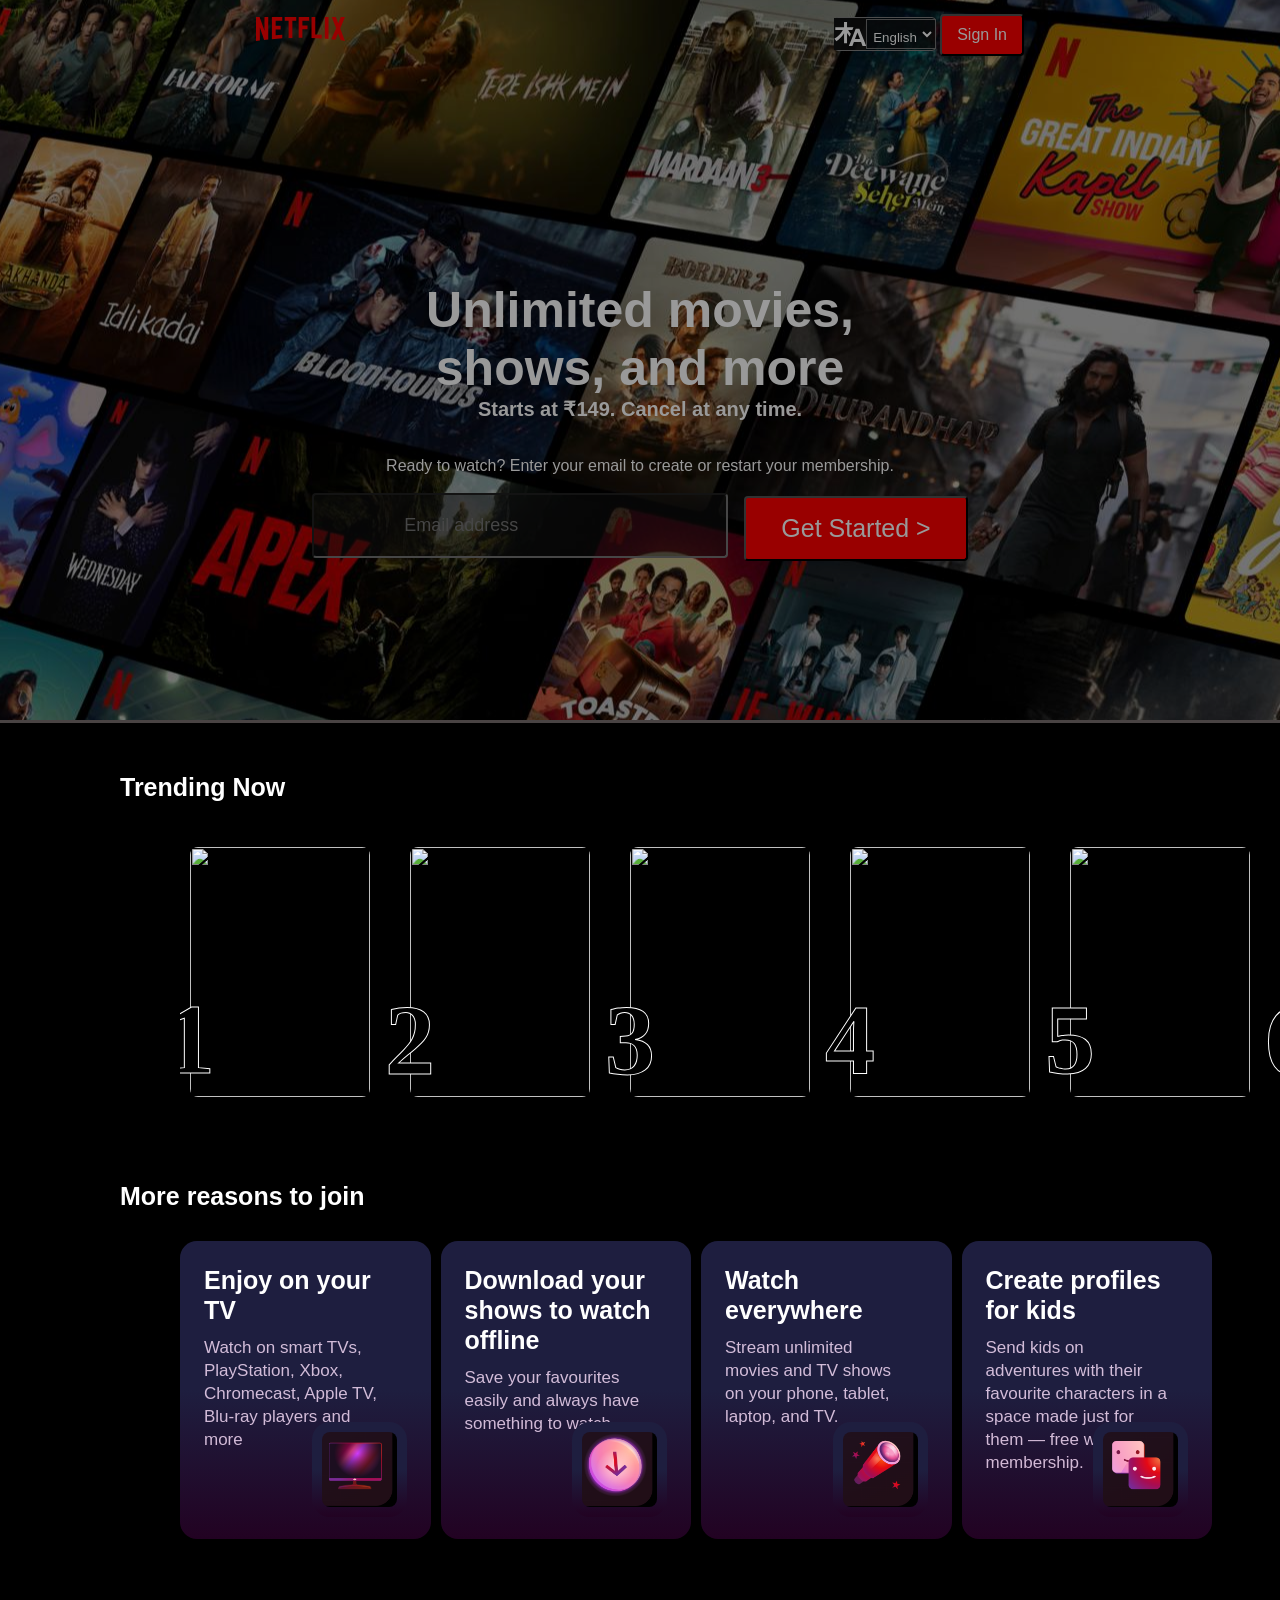
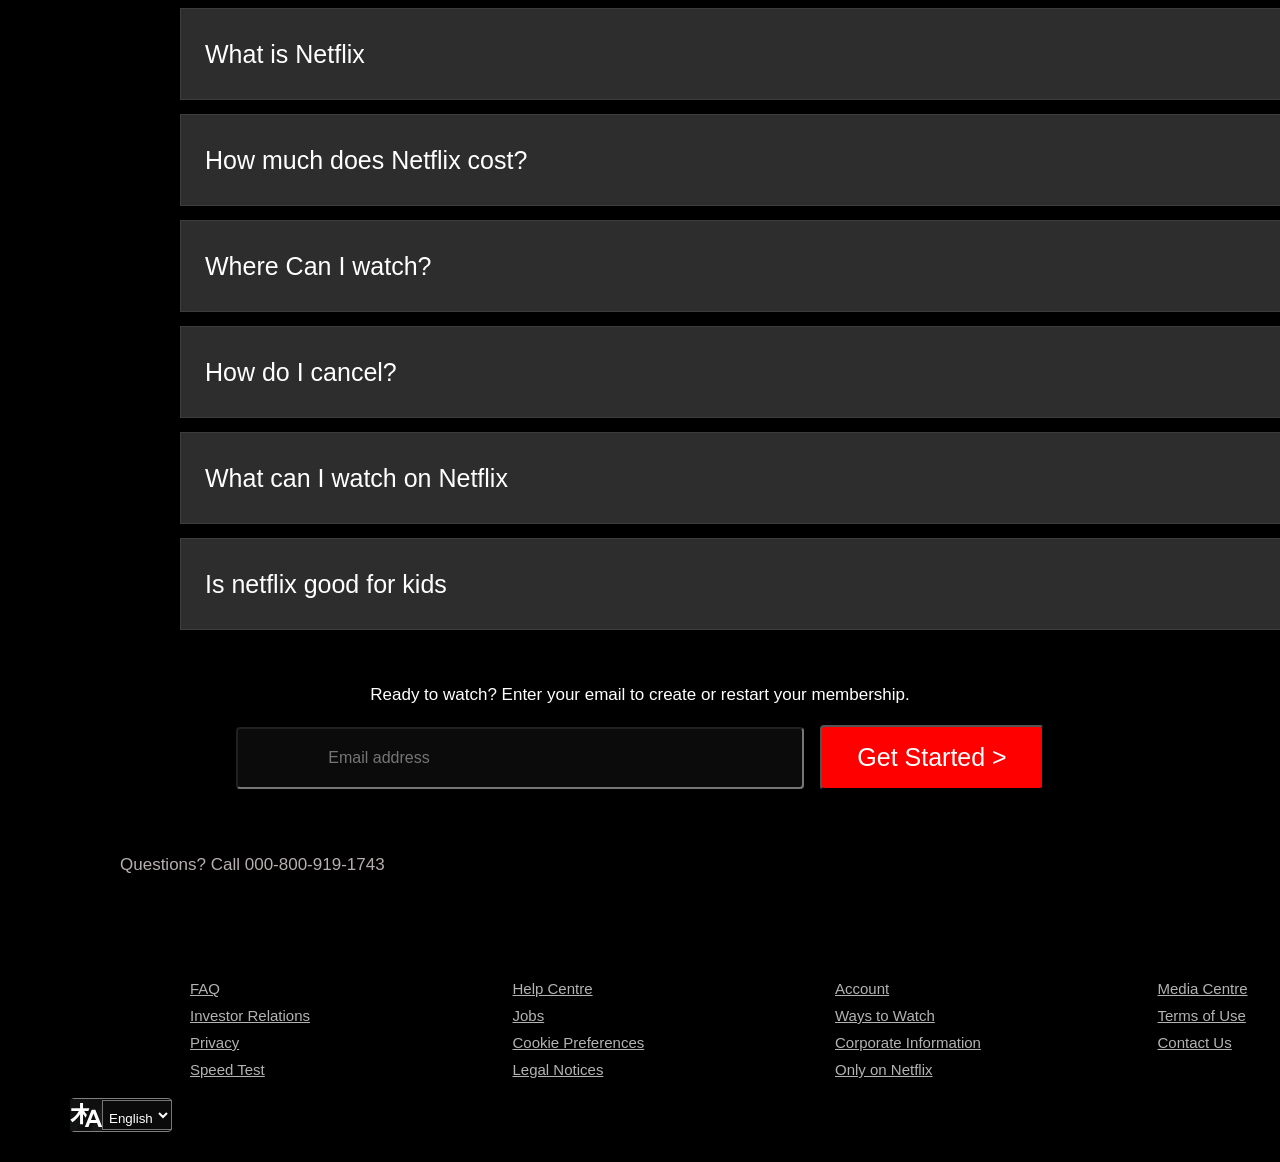
==== commit 44a25011: "add interactivity" ====
--- a/index.html
+++ b/index.html
@@ -28,7 +28,7 @@
                 
 
                 <!-- <button class="btn">English</button> -->
-                <button class="btn btn-reds" onclick="window.location.href='Login.html'">Sign In</button>
+                <button class="btn btn-reds signin" onclick="window.location.href='login.html'">Sign In</button>
         
         </nav>
         
@@ -46,8 +46,13 @@
 
             <br>
             <div class="hero-btn">
-                <input type="text" id="email" placeholder="Email address">
+                <div class="emailcontainer">
+               
+                <input class="getstartedemail" type="text" id="email" placeholder="Email address">
+                 <p class="errmsg"></p>
+                </div>
                 <button class="btn btn-red" id="get-started">Get Started &gt</button>
+                
             </div>
         </div>
         </div>
@@ -222,7 +227,8 @@
 
         <div class=" box1">
             <div class="letter">What is Netflix</div>
-            <img src="image/plus.png" alt="" srcset="" width="35px" height="35px">
+            <img class="plusimg"src="image/plus.png" alt="" srcset="" width="35px" height="35px">
+            <div class="ans" style="display:none">its movies box</div>
         </div>
 
         <div class=" box2">
--- a/style.css
+++ b/style.css
@@ -395,12 +395,35 @@
     margin-left: auto;
 }
 
+
 .letter {
     color: white;
     font-size: 25px;
     font-family: Arial, Helvetica, sans-serif;
     line-height: 1.2;
 }
+.ans{
+    color:white;
+}
+
+/* get started */
+
+.emailcontainer {
+    display: flex;
+    flex-direction: column;
+}
+
+.errmsg {
+    color:white;
+    font-size: 20px;
+    margin: 0 0 6px 10px;
+    min-height: 0;
+}
+
+#errmsg:empty {
+    display: none;
+}
+
 
 
 .content {
@@ -557,3 +580,399 @@
     cursor: pointer;
 }
 
+@media (max-width: 768px) {
+    * {
+        box-sizing: border-box;
+    }
+
+    .main {
+        height: 620px;
+        background-size: cover;
+    }
+
+    nav {
+        max-width: 92vw;
+        height: 72px;
+    }
+
+    nav>div {
+        display: flex;
+        align-items: center;
+        gap: 10px;
+    }
+
+    nav img {
+        width: 5rem;
+    }
+
+    .language-select {
+        top: 0;
+        width: 96px;
+    }
+
+    .language-select img {
+        width: 18px;
+    }
+
+    select {
+        max-width: 70px;
+        padding: 8px 2px;
+        font-size: 13px;
+    }
+
+    .btn-reds {
+        padding: 9px 12px;
+        font-size: 14px;
+    }
+
+    .hero {
+        height: calc(100% - 72px);
+        padding: 0 22px;
+    }
+
+    .hero> :nth-child(1),
+    .hero> :nth-child(2) {
+        font-size: 36px;
+        line-height: 1.08;
+    }
+
+    .hero> :nth-child(3) {
+        font-size: 18px;
+        margin-top: 14px;
+    }
+
+    .hero span:nth-of-type(4) {
+        font-size: 16px;
+        text-align: center;
+        line-height: 1.4;
+    }
+
+    .hero-btn,
+    .other-btn {
+        width: 100%;
+        flex-direction: column;
+        gap: 12px;
+    }
+
+    #email,
+    .other-btn input {
+        width: 100%;
+        max-width: 520px;
+        padding: 16px;
+        font-size: 16px;
+    }
+
+    .btn-red {
+        width: auto;
+        min-width: 190px;
+        padding: 13px 24px;
+        font-size: 20px;
+    }
+
+    .section-title {
+        margin: 38px 24px 15px;
+        font-size: 24px;
+    }
+
+    .contain {
+        width: 100%;
+        height: 270px;
+        margin: 20px 0 0;
+        padding-left: 24px;
+    }
+
+    .slider {
+        gap: 14px;
+        padding-right: 24px;
+    }
+
+    .card {
+        width: 150px;
+        height: 220px;
+        padding: 10px 6px;
+    }
+
+    .num {
+        left: -8px;
+        bottom: 12px;
+        font-size: 76px;
+    }
+
+    .othersec {
+        width: auto;
+        height: auto;
+        margin: 24px;
+        display: grid;
+        grid-template-columns: repeat(2, minmax(0, 1fr));
+        gap: 14px;
+    }
+
+    .boxer,
+    .boxer.cont1 {
+        width: 100%;
+        height: 260px;
+        margin-left: 0;
+        padding: 20px;
+    }
+
+    .boxer h2 {
+        font-size: 21px;
+    }
+
+    .boxer p {
+        margin: 0;
+        padding-right: 0;
+        font-size: 15px;
+    }
+
+    h1 {
+        margin: 36px 24px 0;
+        color: white;
+        font-family: Arial, Helvetica, sans-serif;
+        font-size: 26px;
+    }
+
+    .boxes {
+        width: auto;
+        max-width: none;
+        margin: 24px;
+    }
+
+    .box1,
+    .box2,
+    .box3,
+    .box4,
+    .box5,
+    .box6 {
+        width: 100%;
+        height: 72px;
+        padding: 0 18px;
+    }
+
+    .letter {
+        font-size: 20px;
+    }
+
+    .content {
+        padding: 36px 24px 18px;
+        line-height: 1.4;
+    }
+
+    .bottomc p,
+    p {
+        margin: 44px 24px 18px;
+        font-size: 16px;
+    }
+
+    .footer {
+        padding: 28px 24px 50px;
+        grid-template-columns: repeat(2, 1fr);
+        gap: 18px;
+    }
+
+    .footer-column {
+        padding-left: 0;
+    }
+
+    .footer>.language-select {
+        margin-top: 16px;
+    }
+
+    .popup-content {
+        width: 92%;
+        max-height: 86vh;
+        overflow-y: auto;
+    }
+
+    .popup-content img {
+        height: 320px;
+    }
+
+    .popup-info p {
+        margin: 0 0 20px;
+    }
+}
+
+@media (max-width: 480px) {
+    .main {
+        height: 560px;
+    }
+
+    nav {
+        max-width: 94vw;
+        height: 64px;
+    }
+
+    nav img {
+        width: 4.5rem;
+    }
+
+    nav>div {
+        gap: 8px;
+    }
+
+    nav .language-select {
+        width: 48px;
+        min-height: 34px;
+    }
+
+    nav .language-select select {
+        width: 1px;
+        opacity: 0;
+        padding: 0;
+        border: 0;
+    }
+
+    .btn-reds {
+        padding: 8px 10px;
+        font-size: 13px;
+    }
+
+    .hero {
+        height: calc(100% - 64px);
+        padding: 0 18px;
+    }
+
+    .hero> :nth-child(1),
+    .hero> :nth-child(2) {
+        font-size: 30px;
+    }
+
+    .hero> :nth-child(3) {
+        font-size: 16px;
+    }
+
+    .hero span:nth-of-type(4) {
+        font-size: 15px;
+    }
+
+    #email,
+    .other-btn input {
+        padding: 14px;
+    }
+
+    .btn-red {
+        min-width: 160px;
+        padding: 12px 20px;
+        font-size: 18px;
+    }
+
+    .section-title {
+        margin: 32px 18px 12px;
+        font-size: 22px;
+    }
+
+    .contain {
+        height: 240px;
+        padding-left: 18px;
+    }
+
+    .slider {
+        gap: 12px;
+        padding-right: 18px;
+    }
+
+    .card {
+        width: 128px;
+        height: 195px;
+    }
+
+    .num {
+        font-size: 62px;
+    }
+
+    .othersec {
+        margin: 18px;
+        grid-template-columns: 1fr;
+    }
+
+    .boxer,
+    .boxer.cont1 {
+        min-height: 220px;
+        height: auto;
+        padding: 18px;
+    }
+
+    .boxer h2 {
+        font-size: 20px;
+    }
+
+    .boxer .smallimg {
+        width: 64px;
+        height: 64px;
+        right: 18px;
+        bottom: 18px;
+    }
+
+    h1 {
+        margin: 32px 18px 0;
+        font-size: 24px;
+    }
+
+    .boxes {
+        margin: 18px;
+        gap: 10px;
+    }
+
+    .box1,
+    .box2,
+    .box3,
+    .box4,
+    .box5,
+    .box6 {
+        height: 64px;
+        padding: 0 14px;
+    }
+
+    .letter {
+        font-size: 17px;
+    }
+
+    .box1 img,
+    .box2 img,
+    .box3 img,
+    .box4 img,
+    .box5 img,
+    .box6 img {
+        width: 26px;
+        height: 26px;
+    }
+
+    .content {
+        padding: 28px 18px 16px;
+        font-size: 15px;
+    }
+
+    .other-btn {
+        padding: 0 18px;
+    }
+
+    .bottomc p,
+    p {
+        margin: 36px 18px 16px;
+        font-size: 15px;
+    }
+
+    .footer {
+        padding: 24px 18px 44px;
+        grid-template-columns: 1fr;
+    }
+
+    .popup-content {
+        width: 94%;
+    }
+
+    .popup-content img {
+        height: 230px;
+    }
+
+    .popup-info {
+        padding: 16px;
+    }
+
+    #close-btn {
+        font-size: 34px;
+        right: 14px;
+    }
+}
+
